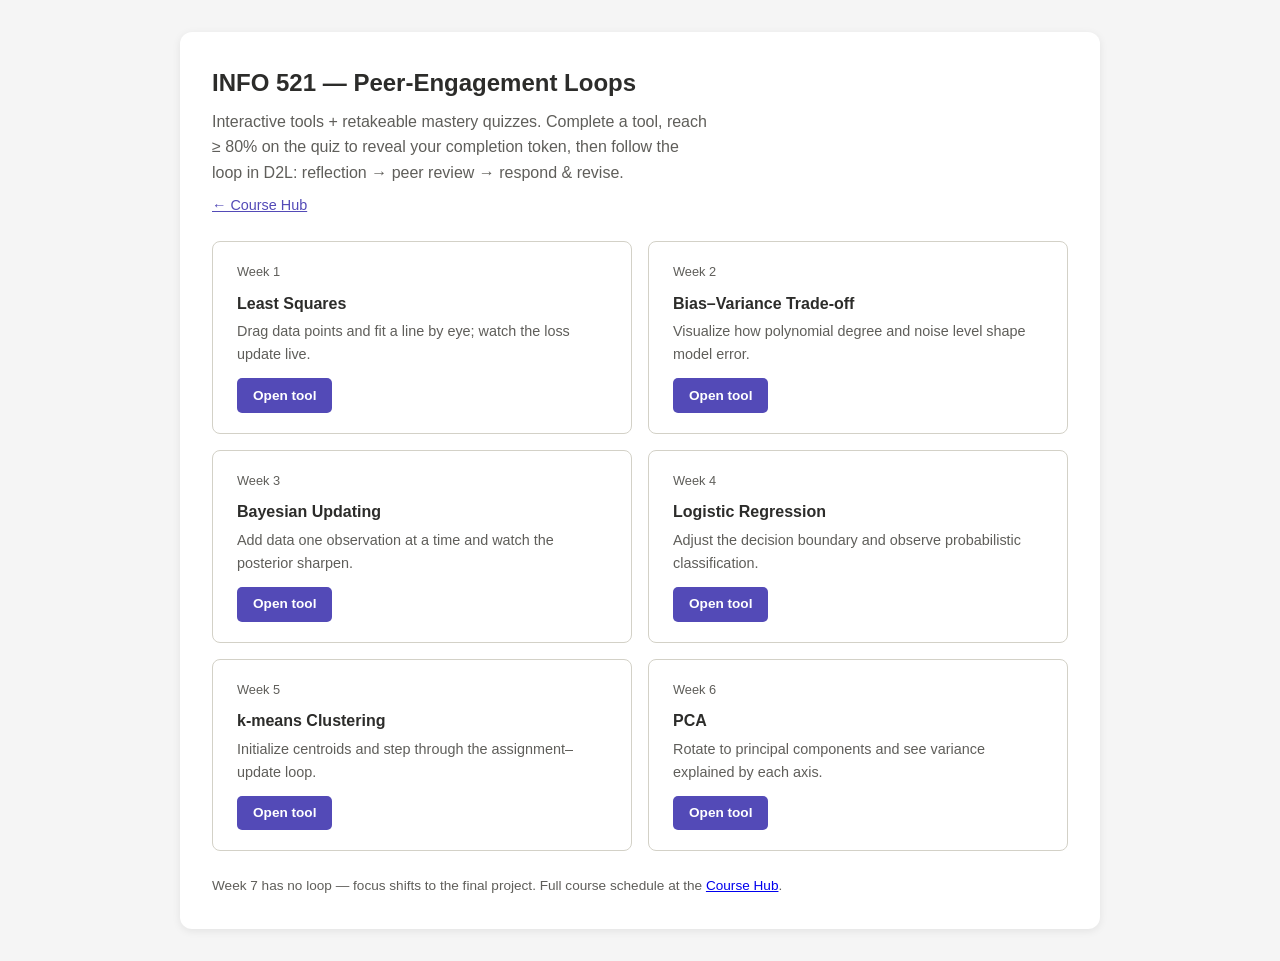
==== index.html @ 5caa3715 "feat(activities): minimal root index landing" ====
<!DOCTYPE html>
<html lang="en">
<head>
  <meta charset="UTF-8">
  <meta name="viewport" content="width=device-width, initial-scale=1.0">
  <title>INFO 521 — Peer-Engagement Loops</title>
  <link rel="stylesheet" href="./shared/shell.css">
  <style>
    .tool-grid {
      display: grid;
      grid-template-columns: repeat(auto-fill, minmax(280px, 1fr));
      gap: 1rem;
      margin: 1.5rem 0;
    }
    .tool-card {
      background: var(--pl-card);
      border: 1px solid var(--pl-border);
      border-radius: 8px;
      padding: 1.25rem 1.5rem;
    }
    .tool-card h2 {
      font-size: 1rem;
      margin: 0 0 0.25rem;
      color: var(--pl-text);
    }
    .tool-card .week-label {
      font-size: 0.8rem;
      color: var(--pl-muted);
      margin-bottom: 0.5rem;
    }
    .tool-card p {
      font-size: 0.9rem;
      color: var(--pl-muted);
      margin: 0 0 0.75rem;
    }
    .tool-card a.btn {
      display: inline-block;
      padding: 0.4rem 1rem;
      background: var(--pl-accent);
      color: #fff;
      border-radius: 5px;
      text-decoration: none;
      font-size: 0.85rem;
      font-weight: 600;
    }
    .tool-card a.btn:hover { background: var(--pl-accent-2); }
    .hub-link {
      display: inline-block;
      margin-top: 0.5rem;
      font-size: 0.9rem;
      color: var(--pl-accent);
    }
    header { margin-bottom: 1.5rem; }
    header p { color: var(--pl-muted); max-width: 56ch; }
  </style>
</head>
<body>
  <div class="pl-container">
    <header>
      <h1>INFO 521 — Peer-Engagement Loops</h1>
      <p>Interactive tools + retakeable mastery quizzes. Complete a tool, reach ≥ 80% on the
         quiz to reveal your completion token, then follow the loop in D2L: reflection →
         peer review → respond &amp; revise.</p>
      <a class="hub-link" href="https://gchism94.github.io/info521">← Course Hub</a>
    </header>

    <div class="tool-grid">
      <div class="tool-card">
        <div class="week-label">Week 1</div>
        <h2>Least Squares</h2>
        <p>Drag data points and fit a line by eye; watch the loss update live.</p>
        <a class="btn" href="./week01-least-squares/">Open tool</a>
      </div>
      <div class="tool-card">
        <div class="week-label">Week 2</div>
        <h2>Bias–Variance Trade-off</h2>
        <p>Visualize how polynomial degree and noise level shape model error.</p>
        <a class="btn" href="./week02-bias-variance/">Open tool</a>
      </div>
      <div class="tool-card">
        <div class="week-label">Week 3</div>
        <h2>Bayesian Updating</h2>
        <p>Add data one observation at a time and watch the posterior sharpen.</p>
        <a class="btn" href="./week03-bayesian-updating/">Open tool</a>
      </div>
      <div class="tool-card">
        <div class="week-label">Week 4</div>
        <h2>Logistic Regression</h2>
        <p>Adjust the decision boundary and observe probabilistic classification.</p>
        <a class="btn" href="./week04-logistic-regression/">Open tool</a>
      </div>
      <div class="tool-card">
        <div class="week-label">Week 5</div>
        <h2>k-means Clustering</h2>
        <p>Initialize centroids and step through the assignment–update loop.</p>
        <a class="btn" href="./week05-kmeans/">Open tool</a>
      </div>
      <div class="tool-card">
        <div class="week-label">Week 6</div>
        <h2>PCA</h2>
        <p>Rotate to principal components and see variance explained by each axis.</p>
        <a class="btn" href="./week06-pca/">Open tool</a>
      </div>
    </div>

    <p style="font-size:0.85rem; color:var(--pl-muted);">
      Week 7 has no loop — focus shifts to the final project.
      Full course schedule at the <a href="https://gchism94.github.io/info521">Course Hub</a>.
    </p>
  </div>
</body>
</html>
---- shared/shell.css ----
/* ============================================================================
   Peer-Loops shared shell — design system for all six weekly tools.
   Built once; every week's index.html links this. Neutral UI chrome themes
   light/dark via CSS variables; data colors are Okabe-Ito (colorblind-safe)
   and constant across themes, always paired with a redundant cue in the SVG.
   ========================================================================== */

/* Quiz + base button component styles are the single source of truth in
   quiz.css (also loaded standalone by reuse weeks like Week 3). Import them here
   so Weeks 1-2/4-6 — which link only this sheet — share the same definitions.
   CSS @import works on file:// (it is not an ES module). */
@import "quiz.css";

:root {
  --pl-bg: #f5f5f5;
  --pl-card: #ffffff;
  --pl-panel: #f8f7f4;
  --pl-panel-2: #f1efe8;
  --pl-text: #2c2c2a;
  --pl-muted: #5f5e5a;
  --pl-muted-2: #888780;
  --pl-border: #d3d1c7;
  --pl-accent: #534ab7;
  --pl-accent-2: #4840a0;
  --pl-grid: rgba(0, 0, 0, 0.10);
  --pl-good-bg: #d6f0e0;
  --pl-good-fg: #1a6b3a;
  --pl-warn-bg: #fdecd0;
  --pl-warn-fg: #7a4500;
  --pl-bad-bg: #fbe3de;
  --pl-bad-fg: #8a2b18;

  /* Okabe-Ito data palette (do not theme-swap) */
  --ok-blue: #0072B2;
  --ok-vermillion: #D55E00;
  --ok-green: #009E73;
  --ok-orange: #E69F00;
  --ok-sky: #56B4E9;
  --ok-yellow: #F0E442;
  --ok-purple: #CC79A7;
  --ok-black: #000000;
}

@media (prefers-color-scheme: dark) {
  :root {
    --pl-bg: #1a1a1a;
    --pl-card: #2c2c2a;
    --pl-panel: #333330;
    --pl-panel-2: #3a3a38;
    --pl-text: #e5e5e5;
    --pl-muted: #b4b2a9;
    --pl-muted-2: #888780;
    --pl-border: #5f5e5a;
    --pl-accent: #afa9ec;
    --pl-accent-2: #c4bff5;
    --pl-grid: rgba(255, 255, 255, 0.10);
    --pl-good-bg: #1a3a28; --pl-good-fg: #7de0a8;
    --pl-warn-bg: #3a2800; --pl-warn-fg: #f0b060;
    --pl-bad-bg: #3a1f18;  --pl-bad-fg: #f0a48c;
  }
}

* { box-sizing: border-box; margin: 0; padding: 0; }

body {
  font-family: -apple-system, BlinkMacSystemFont, 'Segoe UI', Roboto, Oxygen, Ubuntu, sans-serif;
  background: var(--pl-bg);
  color: var(--pl-text);
  line-height: 1.6;
  padding: 2rem;
}

.pl-container {
  max-width: 920px;
  margin: 0 auto;
  background: var(--pl-card);
  border-radius: 12px;
  padding: 2rem;
  box-shadow: 0 2px 8px rgba(0, 0, 0, 0.08);
}

.pl-container h1 { font-size: 1.5rem; font-weight: 600; margin-bottom: 0.4rem; }
.pl-subtitle { font-size: 0.95rem; color: var(--pl-muted); margin-bottom: 1.5rem; }

.pl-eq {
  background: var(--pl-panel);
  border-radius: 8px;
  padding: 1rem 1.25rem;
  margin-bottom: 1.5rem;
  text-align: center;
  overflow-x: auto;
}
.pl-eq-note { font-size: 0.85rem; color: var(--pl-muted); margin: 0.35rem 0; }

/* ---- chart ---------------------------------------------------------------- */
.pl-panel { background: var(--pl-panel); border-radius: 8px; padding: 0.75rem; margin-bottom: 1rem; }
.pl-dot      { fill: var(--ok-blue); stroke: var(--pl-card); stroke-width: 1.5; }
.pl-fit-line { stroke: var(--ok-purple); stroke-width: 2.5; }
.pl-ls-line  { stroke: var(--ok-green); stroke-width: 2.5; stroke-dasharray: 7 4; }
.pl-resid    { stroke: var(--ok-orange); stroke-width: 1.5; stroke-dasharray: 3 3; }
.pl-outlier  { fill: var(--ok-vermillion); stroke: var(--pl-card); stroke-width: 1.5; }
.pl-handle   { fill: var(--ok-purple); stroke: var(--pl-card); stroke-width: 2; cursor: grab; }
.pl-handle:active { cursor: grabbing; }
.pl-handle:focus-visible { outline: 3px solid var(--pl-accent); outline-offset: 2px; }
.pl-axis-label { fill: var(--pl-muted); font-size: 12px; }

.pl-legend { display: flex; gap: 18px; flex-wrap: wrap; font-size: 12px; color: var(--pl-muted); margin-bottom: 1.25rem; padding: 0 0.25rem; }
.pl-legend-item { display: flex; align-items: center; gap: 7px; }
.pl-swatch { width: 18px; height: 0; border-top-width: 3px; border-top-style: solid; flex-shrink: 0; }
.pl-swatch.dot { width: 12px; height: 12px; border: 0; border-radius: 50%; }
.pl-swatch.diamond { width: 11px; height: 11px; border: 0; transform: rotate(45deg); }

/* ---- controls ------------------------------------------------------------- */
.pl-controls { background: var(--pl-panel-2); border-radius: 8px; padding: 1.25rem; margin-bottom: 1rem; }
.pl-controls-row { display: flex; gap: 16px; flex-wrap: wrap; }
.pl-control { flex: 1; min-width: 200px; }
.pl-control label { font-size: 13px; color: var(--pl-muted); display: block; margin-bottom: 5px; }
.pl-control-inputs { display: flex; align-items: center; gap: 8px; }
.pl-control-inputs input[type="range"] { flex: 1; accent-color: var(--pl-accent); height: 4px; cursor: pointer; }
.pl-control-inputs input[type="number"] {
  width: 80px; padding: 5px 8px; border: 1px solid var(--pl-border);
  border-radius: 6px; font-size: 13px; background: var(--pl-card); color: var(--pl-text);
  font-variant-numeric: tabular-nums;
}
.pl-control-inputs input[type="number"]:focus-visible { outline: none; border-color: var(--pl-accent); }

.pl-btns { display: flex; gap: 12px; flex-wrap: wrap; margin-top: 1rem; }
/* base .pl-btn / .pl-btn-primary / .pl-btn-small come from quiz.css; the pressed
   state for control-area toggle buttons is shell-specific (Week 3 has no toggles) */
.pl-btn[aria-pressed="true"] { border-color: var(--pl-accent); box-shadow: inset 0 0 0 1px var(--pl-accent); }

/* ---- readout card --------------------------------------------------------- */
.pl-info { background: var(--pl-panel); border-radius: 8px; padding: 1rem 1.25rem; margin-bottom: 1.75rem; }
.pl-info-grid { display: grid; grid-template-columns: repeat(auto-fit, minmax(120px, 1fr)); gap: 10px; }
.pl-cell { background: var(--pl-card); border-radius: 6px; padding: 8px 12px; }
.pl-cell-label { font-size: 11px; color: var(--pl-muted-2); letter-spacing: 0.04em; margin-bottom: 2px; }
.pl-cell-value { font-size: 15px; font-weight: 500; font-variant-numeric: tabular-nums; }

/* ---- quiz ----------------------------------------------------------------- */
/* All quiz component styles (.pl-quiz, .pl-q, .pl-opt, .pl-receipt, ...) are the
   single source of truth in quiz.css, imported at the top of this file. */

.pl-attribution { margin-top: 1.75rem; font-size: 0.8rem; color: var(--pl-muted-2); text-align: center; }

@media (prefers-reduced-motion: reduce) {
  * { transition: none !important; animation: none !important; }
}

@media (max-width: 700px) {
  body { padding: 1rem; }
  .pl-container { padding: 1.25rem; }
  .pl-controls-row { flex-direction: column; }
}
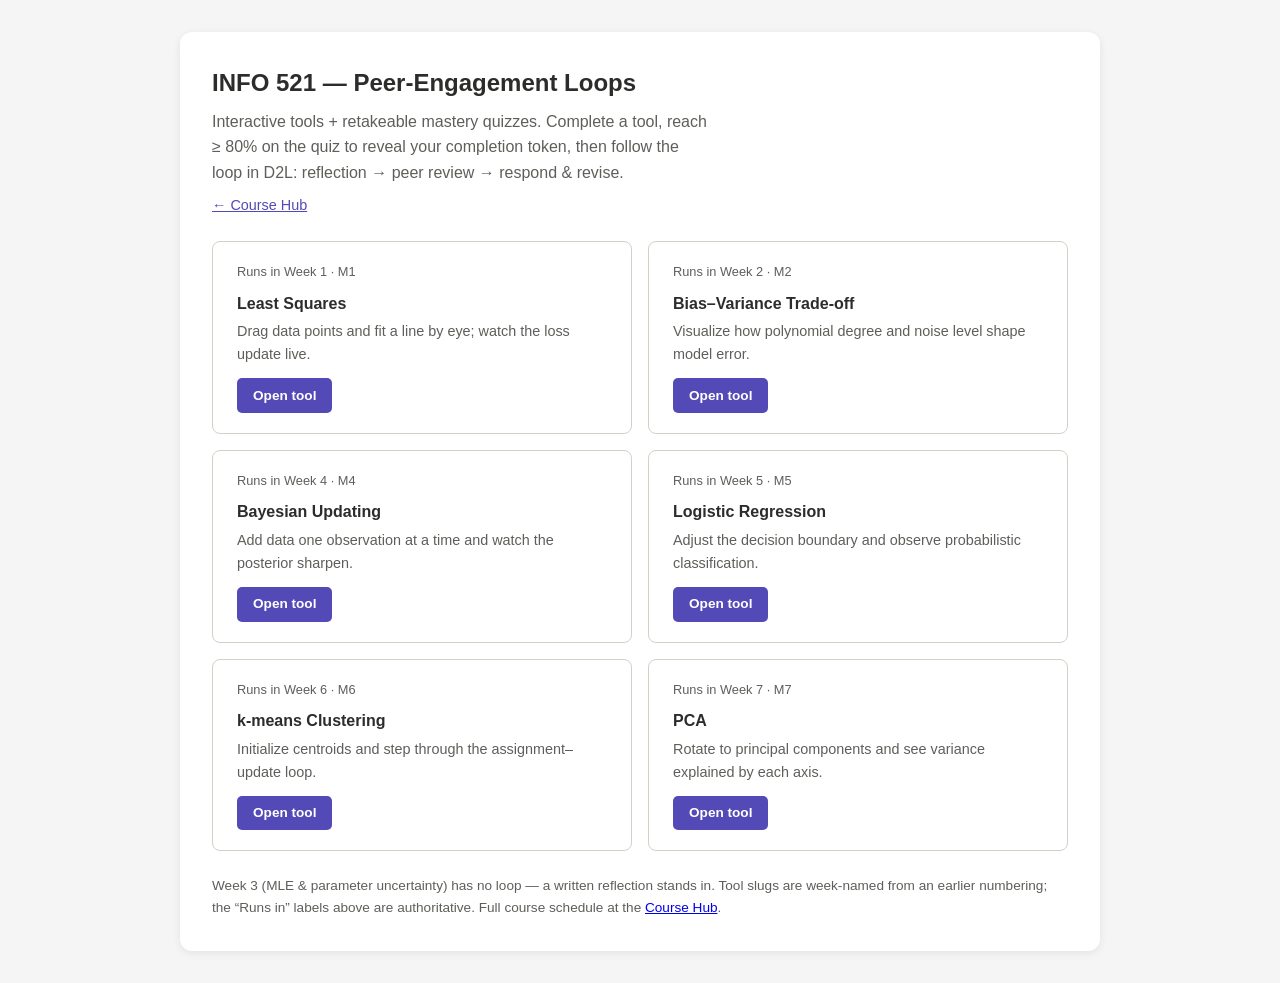
==== commit e37c3720: "fix(landing): authoritative runs-in week labels (modules ≠ slugs from M4 on); Week-3-no-loop correct" ====
--- a/index.html
+++ b/index.html
@@ -66,37 +66,37 @@
 
     <div class="tool-grid">
       <div class="tool-card">
-        <div class="week-label">Week 1</div>
+        <div class="week-label">Runs in Week 1 · M1</div>
         <h2>Least Squares</h2>
         <p>Drag data points and fit a line by eye; watch the loss update live.</p>
         <a class="btn" href="./week01-least-squares/">Open tool</a>
       </div>
       <div class="tool-card">
-        <div class="week-label">Week 2</div>
+        <div class="week-label">Runs in Week 2 · M2</div>
         <h2>Bias–Variance Trade-off</h2>
         <p>Visualize how polynomial degree and noise level shape model error.</p>
         <a class="btn" href="./week02-bias-variance/">Open tool</a>
       </div>
       <div class="tool-card">
-        <div class="week-label">Week 3</div>
+        <div class="week-label">Runs in Week 4 · M4</div>
         <h2>Bayesian Updating</h2>
         <p>Add data one observation at a time and watch the posterior sharpen.</p>
         <a class="btn" href="./week03-bayesian-updating/">Open tool</a>
       </div>
       <div class="tool-card">
-        <div class="week-label">Week 4</div>
+        <div class="week-label">Runs in Week 5 · M5</div>
         <h2>Logistic Regression</h2>
         <p>Adjust the decision boundary and observe probabilistic classification.</p>
         <a class="btn" href="./week04-logistic-regression/">Open tool</a>
       </div>
       <div class="tool-card">
-        <div class="week-label">Week 5</div>
+        <div class="week-label">Runs in Week 6 · M6</div>
         <h2>k-means Clustering</h2>
         <p>Initialize centroids and step through the assignment–update loop.</p>
         <a class="btn" href="./week05-kmeans/">Open tool</a>
       </div>
       <div class="tool-card">
-        <div class="week-label">Week 6</div>
+        <div class="week-label">Runs in Week 7 · M7</div>
         <h2>PCA</h2>
         <p>Rotate to principal components and see variance explained by each axis.</p>
         <a class="btn" href="./week06-pca/">Open tool</a>
@@ -104,7 +104,7 @@
     </div>
 
     <p style="font-size:0.85rem; color:var(--pl-muted);">
-      Week 7 has no loop — focus shifts to the final project.
+      Week 3 (MLE &amp; parameter uncertainty) has no loop — a written reflection stands in. Tool slugs are week-named from an earlier numbering; the “Runs in” labels above are authoritative.
       Full course schedule at the <a href="https://gchism94.github.io/info521">Course Hub</a>.
     </p>
   </div>
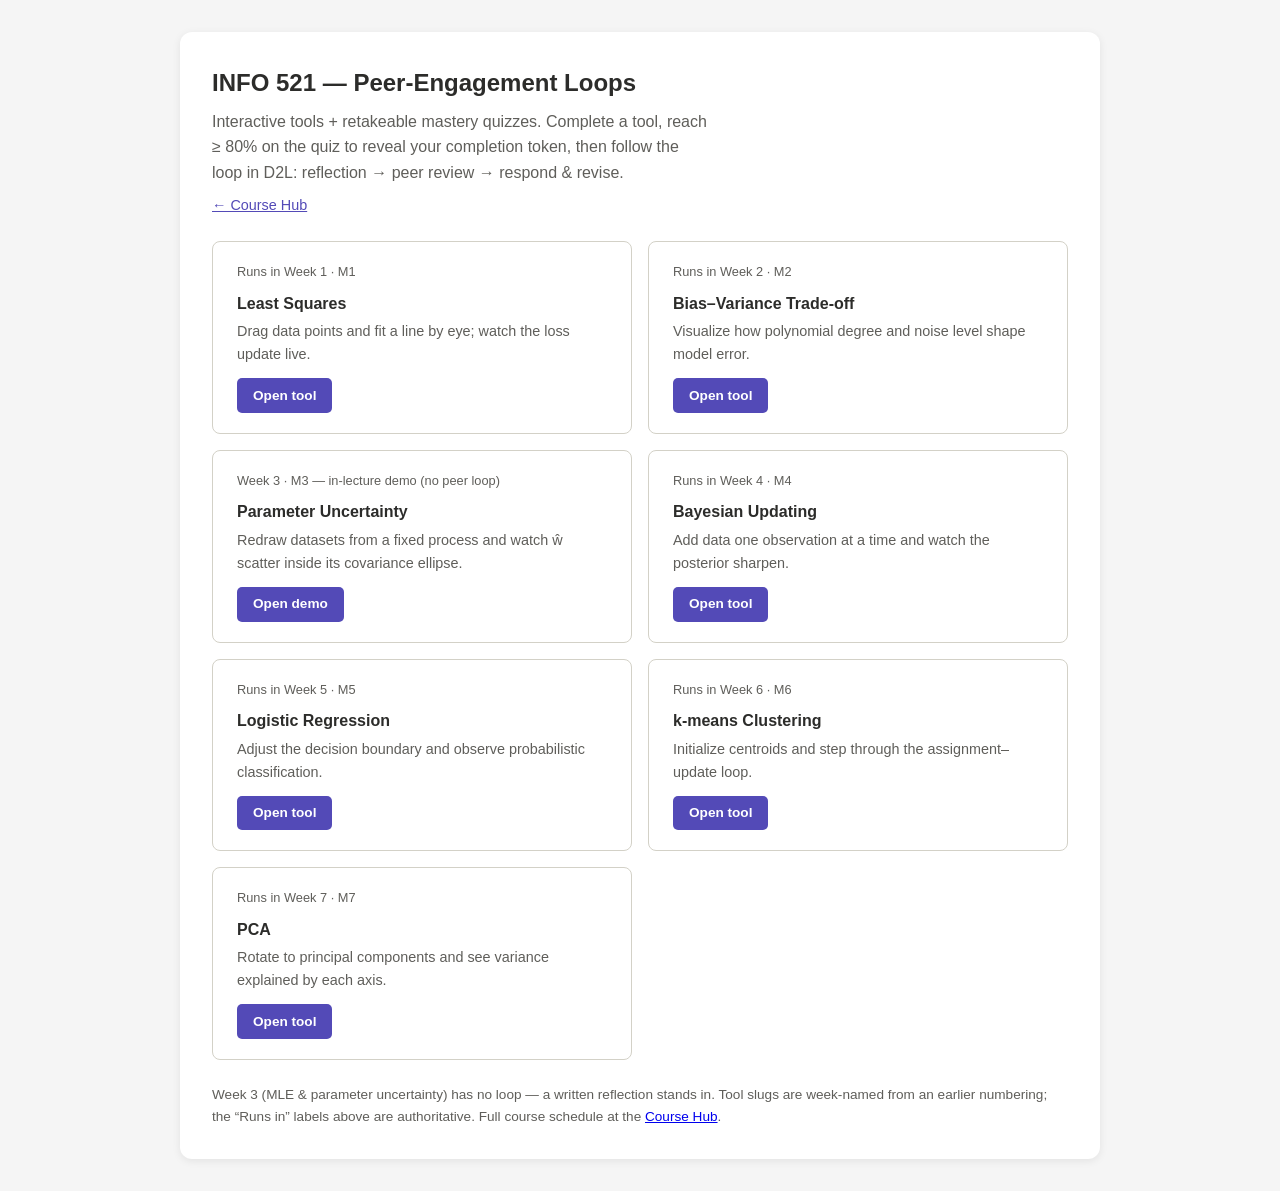
==== commit c3cf33ac: "feat(m3): parameter-uncertainty in-lecture demo (backlog item) — fixed-design resampling, ŵ cloud vs" ====
--- a/index.html
+++ b/index.html
@@ -78,6 +78,12 @@
         <a class="btn" href="./week02-bias-variance/">Open tool</a>
       </div>
       <div class="tool-card">
+        <div class="week-label">Week 3 · M3 — in-lecture demo (no peer loop)</div>
+        <h2>Parameter Uncertainty</h2>
+        <p>Redraw datasets from a fixed process and watch w&#770; scatter inside its covariance ellipse.</p>
+        <a class="btn" href="./m3-parameter-uncertainty/">Open demo</a>
+      </div>
+      <div class="tool-card">
         <div class="week-label">Runs in Week 4 · M4</div>
         <h2>Bayesian Updating</h2>
         <p>Add data one observation at a time and watch the posterior sharpen.</p>
